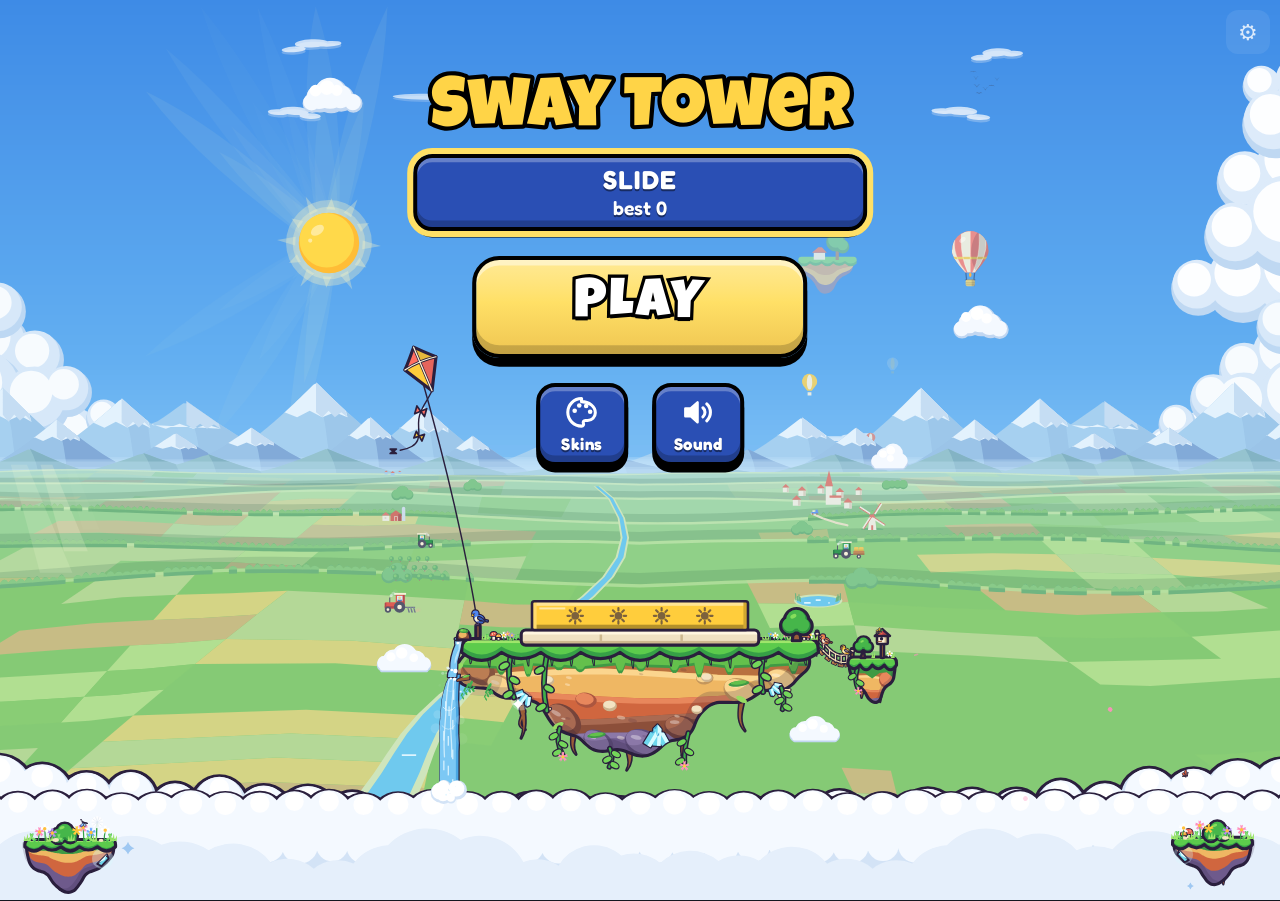
==== play/index.html @ 4cc6fbc1 "Play the demo: Slide, three worlds, at play/; the price is $1.99 Co-Authored-By: Claude Fable 5.1 <n" ====
<!doctype html>
<html lang="en">
  <head>
    <meta charset="UTF-8" />
    <meta name="viewport" content="width=device-width, initial-scale=1, maximum-scale=1, user-scalable=no, viewport-fit=cover" />
    <meta name="apple-mobile-web-app-capable" content="yes" />
    <meta name="theme-color" content="#14161f" />
    <title>Sway Tower</title>
    <style>html,body{overscroll-behavior:none;background:#14161f;height:100%;margin:0;overflow:hidden}canvas{touch-action:none;-webkit-user-select:none;user-select:none;-webkit-tap-highlight-color:transparent;width:100vw;height:100dvh;display:block}</style>
    <script type="module" crossorigin src="./assets/index-DTPjIyBN.js"></script>
    <link rel="stylesheet" crossorigin href="./assets/index-QTpvXx7v.css">
  </head>
  <body>
    <canvas id="game"></canvas>
  </body>
</html>
---- play/assets/index-QTpvXx7v.css ----
#achievements{--hl:#ffe066;--display:system-ui, sans-serif;--body:system-ui, sans-serif;touch-action:none;background:#04020a8c;place-items:end center;animation:.2s ease-out achievements-fade;display:grid;position:fixed;inset:0}#achievements[hidden]{display:none}@keyframes achievements-fade{0%{opacity:0}}@keyframes achievements-rise{0%{transform:translateY(24px)}}#achievements .sheet{overscroll-behavior:contain;box-sizing:border-box;width:min(460px,100vw);max-height:90dvh;padding:16px max(16px, env(safe-area-inset-left)) max(18px, env(safe-area-inset-bottom)) max(16px, env(safe-area-inset-right));border:1px solid color-mix(in srgb, var(--accent) 55%, transparent);box-shadow:0 0 24px color-mix(in srgb, var(--accent) 35%, transparent);color:#f3e9f5;font:15px/1.3 var(--body);touch-action:pan-y;background:#0a0416f7;border-bottom:0;border-radius:18px 18px 0 0;animation:.22s ease-out achievements-rise;overflow-y:auto}#achievements .head{justify-content:space-between;align-items:center;gap:12px;display:flex}#achievements h2{font:400 24px/1.1 var(--display);letter-spacing:.02em;color:color-mix(in srgb, var(--hl) 70%, white);text-shadow:0 0 10px color-mix(in srgb, var(--accent) 70%, transparent);margin:0}#achievements .close{width:44px;height:44px;color:inherit;cursor:pointer;touch-action:manipulation;background:#ffffff14;border:0;border-radius:10px;flex:none;font-size:18px}#achievements .close:focus-visible{outline:2px solid var(--accent);outline-offset:2px}#achievements .count{color:#f3e9f5b8;font-variant-numeric:tabular-nums;margin:2px 0 12px;font-size:13px}#achievements .link{border:1px solid color-mix(in srgb, var(--accent) 55%, transparent);min-height:44px;color:color-mix(in srgb, var(--hl) 70%, white);font:600 15px/1.3 var(--body);cursor:pointer;touch-action:manipulation;-webkit-tap-highlight-color:transparent;background:#ffffff0a;border-radius:12px;margin:0 0 12px;padding:0 14px}#achievements .link[hidden]{display:none}#achievements .link:focus-visible{outline:2px solid var(--accent);outline-offset:2px}#achievements .tabs{background:#ffffff14;border-radius:12px;gap:2px;margin:8px 0 12px;padding:3px;display:flex}#achievements .tab{color:#f3e9f5b8;min-width:0;min-height:40px;font:600 clamp(12px, 3.9vw, 14px) / 1.1 var(--body);cursor:pointer;touch-action:manipulation;-webkit-tap-highlight-color:transparent;background:0 0;border:0;border-radius:9px;flex:1 1 0;justify-content:center;align-items:center;gap:5px;padding:0 3px;display:inline-flex;position:relative}#achievements .tab[aria-checked=true]{background:color-mix(in srgb, var(--accent) 30%, #1a1030);box-shadow:0 0 0 1px var(--accent) inset;color:#fff}#achievements .tab:focus-visible{outline:2px solid var(--accent);outline-offset:2px}#achievements .tab .name{text-overflow:ellipsis;white-space:nowrap;overflow:hidden}#achievements .count-new{z-index:1;box-sizing:border-box;background:var(--hl);color:#000;min-width:18px;height:18px;font:700 11px/15px var(--body);text-align:center;font-variant-numeric:tabular-nums;border:1.5px solid #000;border-radius:9px;padding:0 4px;position:absolute;top:-7px;right:-3px}#achievements .count-new[hidden]{display:none}#achievements .progress{grid-template-columns:1fr;display:grid}#achievements .tile{background:#ffffff0a;border:1px solid #ffffff1f;border-radius:12px;grid-template-columns:1fr auto;grid-template-areas:"label value""bar bar""next next";align-items:end;gap:6px 12px;min-width:0;padding:10px 12px;display:grid}#achievements .tile .label{letter-spacing:.04em;text-transform:uppercase;color:#f3e9f5b8;grid-area:label;align-self:center;font-size:12px;font-weight:600}#achievements .tile .value{font-variant-numeric:tabular-nums;color:var(--hl);grid-area:value;font-size:28px;font-weight:700;line-height:1}#achievements .bar{background:#ffffff1f;border-radius:4px;grid-area:bar;height:8px;overflow:hidden}#achievements .bar i{border-radius:inherit;background:var(--hl);height:100%;display:block}#achievements .tile .next{color:#f3e9f5b8;grid-area:next;align-self:start;font-size:12px}#achievements .tile[data-done=true] .next{color:var(--hl)}#achievements h3{font:600 12px/1 var(--body);letter-spacing:.08em;text-transform:uppercase;color:#f3e9f5b8;justify-content:space-between;margin:18px 0 8px;display:flex}#achievements h3 .of{letter-spacing:.02em;font-variant-numeric:tabular-nums}#achievements .medals{grid-template-columns:repeat(5,1fr);gap:10px 6px;margin:0;padding:0;list-style:none;display:grid}#achievements .medals li{justify-items:center;gap:2px;min-width:0;display:grid;position:relative}#achievements .medal{width:min(54px,100%);height:auto;font-family:Fredoka,Trebuchet MS,system-ui,sans-serif;display:block}#achievements .tag{color:#f3e9f5b8;min-height:14px;font-size:11px;font-weight:600;line-height:14px}#achievements .tag[data-mode=hard],#achievements .tag[data-mode=grow]{color:var(--hl)}#achievements .badge{background:var(--hl);color:#000;text-transform:uppercase;border:1.5px solid #000;border-radius:8px;padding:1px 5px;font-size:10px;font-weight:700;line-height:13px;position:absolute;top:-2px;right:0}#achievements .new .medal{filter:drop-shadow(0 0 6px color-mix(in srgb, var(--hl) 70%, transparent))}#achievements .stamps{grid-template-columns:repeat(auto-fill,minmax(96px,1fr));gap:12px 6px;margin:0;padding:0;list-style:none;display:grid}#achievements .stamps li{text-align:center;align-content:start;justify-items:center;gap:2px;min-width:0;display:grid;position:relative}#achievements .stamps .medal{width:min(58px,100%)}#achievements .stamps .name{overflow-wrap:anywhere;font-size:12px;font-weight:600;line-height:1.2}#achievements .stamps .sub{color:#f3e9f5b8;font-variant-numeric:tabular-nums;font-size:11px;line-height:14px}#achievements .note{color:#f3e9f5b8;margin:-4px 0 8px;font-size:12px;line-height:1.3}#achievements .stamps .badge{right:4px}#achievements .rows{gap:8px;margin:0;padding:0;list-style:none;display:grid}#achievements .rows li{background:#ffffff08;border:1px solid #ffffff14;border-radius:12px;grid-template-columns:44px 1fr auto;align-items:center;gap:10px;min-width:0;padding:6px 10px 6px 6px;display:grid}#achievements .rows .art{display:block;position:relative}#achievements .rows .medal{width:44px}#achievements .rows .art .badge{top:-4px;right:-8px}#achievements .rows .words{gap:2px;min-width:0;display:grid}#achievements .rows .words strong{font-size:14px;font-weight:700;line-height:1.2}#achievements .rows .words small{color:#f3e9f5b8;font-size:12.5px;line-height:1.3}#achievements .rows .locked .words strong{color:#f3e9f5d9}#achievements .rows .tag{white-space:nowrap;font-variant-numeric:tabular-nums}#achievements .rows .note{color:#f3e9f5b8}#achievements .sr-only,.achievements-live{clip-path:inset(50%);white-space:nowrap;width:1px;height:1px;position:absolute;overflow:hidden}#title-achievements{position:relative}#title-achievements[data-new]:after{content:attr(data-new);top:calc(var(--u,390px) * -.018);right:calc(var(--u,390px) * -.018);box-sizing:border-box;background:var(--hl);color:#000;min-width:20px;height:20px;font:700 12px/16px var(--body);text-align:center;text-shadow:none;-webkit-text-stroke:0;border:2px solid #000;border-radius:10px;padding:0 5px;position:absolute}:root[data-motion=reduce] #achievements,:root[data-motion=reduce] #achievements .sheet{animation:none}:root{font-size:17px}@supports (-webkit-touch-callout:none){:root{font:-apple-system-body}}.announce-live{clip-path:inset(50%);white-space:nowrap;width:1px;height:1px;position:absolute;overflow:hidden}#options-toggle{top:max(10px, env(safe-area-inset-top));left:max(10px, env(safe-area-inset-left));z-index:1;border:1px solid color-mix(in srgb, var(--accent) 45%, transparent);width:44px;height:44px;color:color-mix(in srgb, var(--accent) 55%, white);box-shadow:0 0 12px color-mix(in srgb, var(--accent) 30%, transparent);cursor:pointer;touch-action:manipulation;-webkit-tap-highlight-color:transparent;background:#0a04168c;border-radius:12px;place-items:center;display:grid;position:fixed}#options-toggle[hidden]{display:none}#options-toggle:focus-visible,#options button:focus-visible{outline:2px solid var(--accent);outline-offset:2px}#options{--hl:#ffe066;--display:system-ui, sans-serif;--body:system-ui, sans-serif;--fs:clamp(13px, calc(15rem / 17), 19px);--dim:#f3e9f5b8;z-index:2;touch-action:none;background:#04020a8c;place-items:end center;animation:.2s ease-out options-fade;display:grid;position:fixed;inset:0}#options[hidden]{display:none}@keyframes options-fade{0%{opacity:0}}@keyframes options-rise{0%{transform:translateY(24px)}}#options .sheet{overscroll-behavior:contain;box-sizing:border-box;width:min(460px,100vw);max-height:88dvh;padding:16px max(16px, env(safe-area-inset-left)) max(18px, env(safe-area-inset-bottom)) max(16px, env(safe-area-inset-right));border:1px solid color-mix(in srgb, var(--accent) 55%, transparent);box-shadow:0 0 24px color-mix(in srgb, var(--accent) 35%, transparent);color:#f3e9f5;font-family:var(--body);font-size:var(--fs);touch-action:pan-y;background:#0a0416f7;border-bottom:0;border-radius:18px 18px 0 0;line-height:1.3;animation:.22s ease-out options-rise;overflow-y:auto}#options .head{justify-content:space-between;align-items:center;gap:12px;margin-bottom:4px;display:flex}#options h2{font:400 calc(var(--fs) * 1.6) / 1.1 var(--display);letter-spacing:.02em;color:color-mix(in srgb, var(--hl) 70%, white);text-shadow:0 0 10px color-mix(in srgb, var(--accent) 70%, transparent);margin:0}#options .close{width:44px;height:44px;color:inherit;cursor:pointer;touch-action:manipulation;background:#ffffff14;border:0;border-radius:10px;flex:none;font-size:18px}#options h3{font:600 calc(var(--fs) * .8) / 1 var(--body);letter-spacing:.08em;text-transform:uppercase;color:var(--dim);margin:14px 0 8px}#options button{font-family:inherit;font-size:inherit;-webkit-tap-highlight-color:transparent}#options .toggles{grid-template-columns:repeat(auto-fit,minmax(118px,1fr));gap:8px;display:grid}#options .toggle{min-height:48px;color:inherit;cursor:pointer;touch-action:manipulation;background:#ffffff0a;border:1px solid #ffffff1f;border-radius:12px;justify-content:space-between;align-items:center;gap:8px;padding:0 12px;display:flex}#options .toggle[hidden]{display:none}#options .toggle:after{content:"";background:#ffffff2e radial-gradient(circle at 10px,#f3e9f5 6px,#0000 7px);border-radius:10px;flex:none;width:34px;height:20px}#options .toggle[aria-checked=true]{border-color:var(--accent);background:color-mix(in srgb, var(--accent) 14%, transparent)}#options .toggle[aria-checked=true]:after{background:radial-gradient(circle at 24px 50%, #fff 6px, transparent 7px) var(--accent)}#options .motion{background:#ffffff0a;border:1px solid #ffffff1f;border-radius:12px;justify-content:space-between;align-items:center;gap:12px;min-height:48px;padding:0 12px;display:flex}#options .segments{background:#ffffff14;border-radius:10px;flex:none;padding:3px;display:flex}#options .segment{min-width:52px;min-height:36px;color:var(--dim);cursor:pointer;touch-action:manipulation;background:0 0;border:0;border-radius:8px;padding:0 10px;font-weight:600}#options .segment[aria-checked=true]{background:color-mix(in srgb, var(--accent) 30%, #1a1030);box-shadow:0 0 0 1px var(--accent) inset;color:#fff}#options .hint{color:var(--dim);font-size:calc(var(--fs) * .85);margin:6px 2px 0}#options .gc{background:#ffffff0a;border:1px solid #ffffff1f;border-radius:12px;justify-content:space-between;align-items:center;gap:12px;min-height:56px;padding:10px 12px;display:flex}#options .gc[hidden],#options h3[hidden]{display:none}#options .gc .link{flex:none}#options .gc .link:disabled{opacity:.5;cursor:default}#options .list,#options .modes{gap:8px;display:grid}#options .modes[hidden]{display:none}#options .choice.mode{align-items:flex-start}#options .choice{width:100%;min-height:56px;color:inherit;text-align:left;cursor:pointer;touch-action:manipulation;background:#ffffff0a;border:1px solid #ffffff1f;border-radius:12px;align-items:center;gap:12px;padding:10px 12px;display:flex}#options .choice[aria-checked=true]{border-color:var(--accent);background:color-mix(in srgb, var(--accent) 14%, transparent);box-shadow:0 0 14px color-mix(in srgb, var(--accent) 40%, transparent) inset}#options .text{gap:2px;min-width:0;display:grid}#options small{color:var(--dim);font-size:calc(var(--fs) * .85)}#options .swatch{flex:none;gap:3px;display:flex}#options .swatch i{background:color-mix(in srgb, var(--c) 25%, black);border:1.5px solid var(--c);width:7px;height:26px;box-shadow:0 0 6px var(--c);border-radius:3px}#options .foot{border-top:1px solid #ffffff1a;flex-wrap:wrap;justify-content:space-between;align-items:center;gap:8px 12px;margin-top:16px;padding-top:12px;display:flex}#options .version{color:var(--dim);font-size:calc(var(--fs) * .85);font-variant-numeric:tabular-nums}#options .links{flex-wrap:wrap;gap:8px;display:flex}#options .link{border:1px solid color-mix(in srgb, var(--accent) 55%, transparent);min-height:44px;color:color-mix(in srgb, var(--hl) 70%, white);cursor:pointer;touch-action:manipulation;background:#ffffff0a;border-radius:12px;padding:0 14px;font-weight:600}#options a.link{font-size:inherit;align-items:center;text-decoration:none;display:inline-flex}#options .link[hidden]{display:none}:root[data-motion=reduce] #options,:root[data-motion=reduce] #options .sheet{animation:none}#credits{--hl:#ffe066;--display:system-ui, sans-serif;--body:system-ui, sans-serif;--fs:clamp(13px, calc(15rem / 17), 19px);--dim:#f3e9f5b8;z-index:3;touch-action:none;background:#04020a8c;place-items:end center;animation:.2s ease-out credits-fade;display:grid;position:fixed;inset:0}#credits[hidden]{display:none}@keyframes credits-fade{0%{opacity:0}}@keyframes credits-rise{0%{transform:translateY(24px)}}#credits .sheet{overscroll-behavior:contain;box-sizing:border-box;width:min(460px,100vw);max-height:90dvh;padding:16px max(16px, env(safe-area-inset-left)) max(18px, env(safe-area-inset-bottom)) max(16px, env(safe-area-inset-right));border:1px solid color-mix(in srgb, var(--accent) 55%, transparent);box-shadow:0 0 24px color-mix(in srgb, var(--accent) 35%, transparent);color:#f3e9f5;font-family:var(--body);font-size:var(--fs);touch-action:pan-y;background:#0a0416f7;border-bottom:0;border-radius:18px 18px 0 0;line-height:1.35;animation:.22s ease-out credits-rise;overflow-y:auto}#credits .head{justify-content:space-between;align-items:center;gap:12px;display:flex}#credits h2{font:400 calc(var(--fs) * 1.6) / 1.1 var(--display);letter-spacing:.02em;color:color-mix(in srgb, var(--hl) 70%, white);text-shadow:0 0 10px color-mix(in srgb, var(--accent) 70%, transparent);margin:0}#credits .close{width:44px;height:44px;color:inherit;cursor:pointer;touch-action:manipulation;background:#ffffff14;border:0;border-radius:10px;flex:none;font-size:18px}#credits h3{font:600 calc(var(--fs) * .8) / 1 var(--body);letter-spacing:.08em;text-transform:uppercase;color:var(--dim);margin:18px 0 6px}#credits p{margin:0 0 8px}#credits ul{margin:0 0 8px;padding:0;list-style:none}#credits .libraries li{border-top:1px solid #ffffff1a;gap:1px;padding:7px 0;display:grid}#credits .libraries li:last-child{border-bottom:1px solid #ffffff1a}#credits small{color:var(--dim);font-size:calc(var(--fs) * .85)}#credits .fonts{grid-template-columns:1fr 1fr;gap:6px 10px;display:grid}#credits .fonts li{background:#ffffff0a;border:1px solid #ffffff1f;border-radius:10px;gap:1px;min-width:0;padding:7px 10px;display:grid}#credits .face{font-size:calc(var(--fs) * 1.15);overflow-wrap:anywhere;line-height:1.2}#credits .link{border:1px solid color-mix(in srgb, var(--accent) 55%, transparent);min-height:44px;color:color-mix(in srgb, var(--hl) 70%, white);font:600 var(--fs) / 1 var(--body);cursor:pointer;touch-action:manipulation;background:#ffffff0a;border-radius:12px;padding:0 14px;display:inline-block}#credits .link[aria-expanded=true]{border-color:var(--hl);background:color-mix(in srgb, var(--hl) 14%, transparent)}#credits .licenses{background:#00000059;border:1px solid #ffffff1f;border-radius:10px;margin-top:10px}#credits .licenses[hidden]{display:none}#credits .licenses pre{overscroll-behavior:contain;max-height:40dvh;color:var(--dim);font:calc(var(--fs) * .8) / 1.4 ui-monospace, Menlo, Consolas, monospace;white-space:pre-wrap;overflow-wrap:anywhere;-webkit-user-select:text;user-select:text;margin:0;padding:10px 12px;overflow:auto}#credits .close:focus-visible,#credits .link:focus-visible,#credits .licenses pre:focus-visible{outline:2px solid var(--accent);outline-offset:2px}:root[data-motion=reduce] #credits,:root[data-motion=reduce] #credits .sheet{animation:none}:root{--accent:#ff2fa8}#tuning-toggle{top:max(10px, env(safe-area-inset-top));right:max(10px, env(safe-area-inset-right));color:#fffc;cursor:pointer;touch-action:manipulation;-webkit-tap-highlight-color:transparent;background:#ffffff14;border:0;border-radius:12px;width:44px;height:44px;font-size:22px;line-height:44px;position:fixed}#tuning{top:calc(max(10px, env(safe-area-inset-top)) + 52px);right:max(10px, env(safe-area-inset-right));box-sizing:border-box;border:1px solid color-mix(in srgb, var(--accent) 60%, transparent);width:min(300px,100vw - 20px);max-height:calc(100dvh - 80px);box-shadow:0 0 18px color-mix(in srgb, var(--accent) 35%, transparent), 0 10px 30px #00000080;color:#f3e9f5;touch-action:pan-y;background:#0a0416f0;border-radius:14px;padding:14px 16px 16px;font:14px/1.3 system-ui,sans-serif;position:fixed;overflow-y:auto}#tuning[hidden]{display:none}#tuning h2{margin:0 0 4px;font-size:15px}#tuning .note{color:#e8eaf28c;margin:0 0 12px;font-size:12px}#tuning label{margin:12px 0 0;display:block}#tuning .row{justify-content:space-between;display:flex}#tuning .val{font-variant-numeric:tabular-nums;color:color-mix(in srgb, var(--accent) 70%, white)}#tuning input[type=range]{width:100%;accent-color:var(--accent);margin:6px 0 0}#tuning .check{align-items:center;gap:8px;margin:0 0 8px;font-weight:600;display:flex}#tuning .check input{width:20px;height:20px;accent-color:var(--accent)}#tuning .buttons{gap:8px;margin-top:16px;display:flex}#tuning button{min-height:40px;color:inherit;font:inherit;cursor:pointer;background:#ffffff1a;border:0;border-radius:10px;flex:1}#tuning button.primary{background:color-mix(in srgb, var(--accent) 75%, black)}#tuning .pick{justify-content:space-between;align-items:center;gap:12px;margin:0 0 12px;font-weight:600;display:flex}#tuning select{min-height:36px;color:inherit;font:inherit;background:#ffffff14;border:1px solid #fff3;border-radius:8px;flex:1;font-weight:500}#title,#over{--u:min(100vw, 60dvh);--top:calc(14dvh + var(--u) * .05);--menu-top:calc(42dvh + var(--u) * .47);--ui:#2f58c8;--title:#ffd447;--hl:#ffe066;--display:system-ui, sans-serif;--body:system-ui, sans-serif;--ink:#000;--line:max(2px, calc(var(--u) * .008));font-family:var(--body);-webkit-tap-highlight-color:transparent;-webkit-user-select:none;user-select:none}#title{left:var(--box-left,0px);top:var(--box-top,0px);width:var(--box-w,100vw);height:var(--box-h,100dvh);pointer-events:none;animation:.25s ease-out title-in;position:absolute}#title[hidden],#over[hidden],#over .small[hidden]{display:none}@keyframes title-in{0%{opacity:0}}#title .sr-only{clip-path:inset(50%);white-space:nowrap;width:1px;height:1px;position:absolute;overflow:hidden}#title .column{top:var(--top);width:min(calc(var(--u) * .84), calc(var(--box-w,100vw) - 32px));justify-items:center;gap:calc(var(--u) * .045);display:grid;position:absolute;left:50%;transform:translate(-50%)}#title button,#over button{font:inherit;pointer-events:auto;cursor:pointer;touch-action:manipulation;-webkit-tap-highlight-color:transparent;margin:0}#title button:focus-visible,#over button:focus-visible{outline:3px solid var(--hl);outline-offset:3px}#title .modes{grid-template-columns:repeat(var(--cards,3), minmax(0, 1fr));gap:calc(var(--u) * .03);width:100%;display:grid}#title .mode{place-content:center;gap:calc(var(--u) * .006);min-height:max(48px, calc(var(--u) * .14));padding:calc(var(--u) * .015) calc(var(--u) * .02);border-radius:calc(var(--u) * .035);color:#fff;text-align:center;line-height:1.1;display:grid;position:relative}#title .mode strong{font-size:max(15px, calc(var(--u) * .048));letter-spacing:.04em;text-transform:uppercase;font-weight:700}#title .mode .best{font-size:max(12px, calc(var(--u) * .036));font-variant-numeric:tabular-nums;font-weight:600}#title .play{width:min(calc(var(--u) * .62), 100%);min-height:max(60px, calc(var(--u) * .19));padding:0 calc(var(--u) * .04) calc(var(--u) * .008);border-radius:calc(var(--u) * .05);font:400 max(30px, calc(var(--u) * .1)) / 1 var(--display);letter-spacing:.06em;text-transform:uppercase}#title .row{justify-content:center;gap:calc(var(--u) * .045);display:flex}#title .small,#over .small{align-content:center;justify-items:center;gap:calc(var(--u) * .006);width:max(60px, calc(var(--u) * .17));min-height:max(56px, calc(var(--u) * .155));padding:calc(var(--u) * .012) 0;border-radius:calc(var(--u) * .035);color:#fff;display:grid}#title .small svg,#over .small svg{width:max(22px, calc(var(--u) * .068));height:max(22px, calc(var(--u) * .068))}#title .caption,#over .caption{font-size:max(11px, calc(var(--u) * .031));letter-spacing:.03em;font-weight:700}#title-sound[aria-checked=true] .off,#title-sound[aria-checked=false] .on{display:none}#title-sound[aria-checked=false]{opacity:.8}#over{top:calc(var(--box-top,0px) + var(--menu-top));left:calc(var(--box-left,0px) + var(--box-w,100vw) / 2);gap:calc(var(--u) * .045);pointer-events:none;animation:.25s ease-out title-in;display:flex;position:absolute;transform:translate(-50%)}#over button{border:0}#over button[aria-busy=true]{filter:brightness(.7)saturate(.6);cursor:progress}[data-style=cartoon] .mode,[data-style=cartoon] .small,[data-style=cartoon] .play{border:var(--line) solid var(--ink);box-shadow:inset 0 calc(var(--u) * .008) 0 #ffffff47, inset 0 calc(var(--u) * -.012) 0 #00000038, 0 calc(var(--u) * .012) 0 var(--ink);text-shadow:0 calc(var(--u) * .004) 0 #00000073;transition:transform 60ms,box-shadow 60ms}[data-style=cartoon] .mode,[data-style=cartoon] .small{background:color-mix(in srgb, var(--ui) 90%, black)}[data-style=cartoon] .mode[aria-checked=false]{background:color-mix(in srgb, var(--ui) 55%, #20202a);color:#ffffffbf}[data-style=cartoon] .mode[aria-checked=true]{outline:calc(var(--line) * 1.4) solid var(--hl);outline-offset:0}[data-style=cartoon] .mode[aria-checked=true]:focus-visible{outline:3px solid #fff}[data-style=cartoon] .play{background:linear-gradient(color-mix(in srgb, var(--hl) 70%, white), var(--hl) 45%, color-mix(in srgb, var(--hl) 80%, #b05a00));color:#fff;-webkit-text-stroke:calc(var(--u) * .012) var(--ink);paint-order:stroke fill;text-shadow:0 calc(var(--u) * .008) 0 var(--ink);box-shadow:inset 0 calc(var(--u) * .01) 0 #ffffff73, inset 0 calc(var(--u) * -.016) 0 #0000002e, 0 calc(var(--u) * .016) 0 var(--ink)}[data-style=cartoon] button:active{transform:translateY(calc(var(--u) * .008));box-shadow:inset 0 calc(var(--u) * .008) 0 #ffffff47, inset 0 calc(var(--u) * -.012) 0 #00000038, 0 calc(var(--u) * .004) 0 var(--ink)}[data-style=neon] .mode,[data-style=neon] .small,[data-style=neon] .play{border:1.5px solid color-mix(in srgb, var(--ui) 70%, transparent);color:#f3e9f5;box-shadow:0 0 calc(var(--u) * .03) color-mix(in srgb, var(--ui) 45%, transparent);text-shadow:0 0 calc(var(--u) * .02) var(--ui);background:#0a0416d1}[data-style=neon] .mode[aria-checked=false]{color:#f3e9f599;box-shadow:none;text-shadow:none;border-color:#ffffff29}[data-style=neon] .mode[aria-checked=true]{border-color:var(--hl);background:color-mix(in srgb, var(--ui) 22%, #0a0416d9);box-shadow:0 0 calc(var(--u) * .035) color-mix(in srgb, var(--hl) 50%, transparent), inset 0 0 calc(var(--u) * .03) color-mix(in srgb, var(--hl) 25%, transparent)}[data-style=neon] .mode .best{color:var(--hl)}[data-style=neon] .mode[aria-checked=false] .best{color:inherit}[data-style=neon] .play{border:2px solid var(--ui);color:var(--title);text-shadow:0 0 calc(var(--u) * .015) var(--ui), 0 0 calc(var(--u) * .04) var(--ui);box-shadow:0 0 calc(var(--u) * .045) color-mix(in srgb, var(--ui) 70%, transparent), inset 0 0 calc(var(--u) * .04) color-mix(in srgb, var(--ui) 45%, transparent)}[data-style=neon] button:active{background:color-mix(in srgb, var(--ui) 30%, #0a0416e6)}:root[data-motion=reduce] #title,:root[data-motion=reduce] #over{animation:none}:root[data-motion=reduce] [data-style=cartoon] button{transition:none}
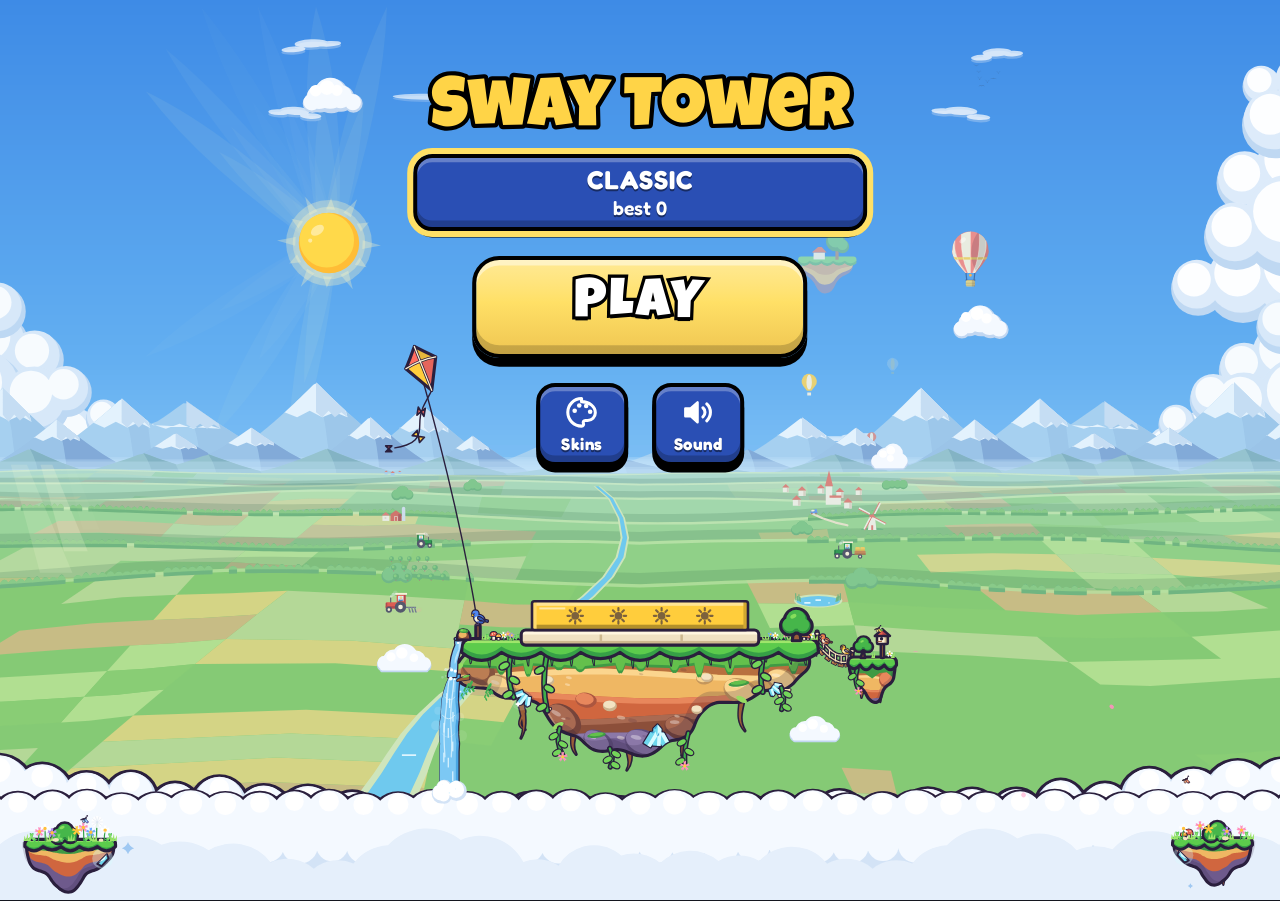
==== commit bd530849: "1.74: the demo on Classic, Retro and Arcade's build; the FAQ and privacy page updated Co-Authored-By" ====
--- a/play/index.html
+++ b/play/index.html
@@ -7,8 +7,8 @@
     <meta name="theme-color" content="#14161f" />
     <title>Sway Tower</title>
     <style>html,body{overscroll-behavior:none;background:#14161f;height:100%;margin:0;overflow:hidden}canvas{touch-action:none;-webkit-user-select:none;user-select:none;-webkit-tap-highlight-color:transparent;width:100vw;height:100dvh;display:block}</style>
-    <script type="module" crossorigin src="./assets/index-DTPjIyBN.js"></script>
-    <link rel="stylesheet" crossorigin href="./assets/index-QTpvXx7v.css">
+    <script type="module" crossorigin src="./assets/index-DYm29BYi.js"></script>
+    <link rel="stylesheet" crossorigin href="./assets/index-CoTHXgQI.css">
   </head>
   <body>
     <canvas id="game"></canvas>
--- a/play/assets/index-CoTHXgQI.css
+++ b/play/assets/index-CoTHXgQI.css
@@ -0,0 +1 @@
+#achievements{--hl:#ffe066;--display:system-ui, sans-serif;--body:system-ui, sans-serif;--fs:clamp(13px, calc(15rem / 17), 19px);touch-action:none;background:#04020a8c;place-items:end center;animation:.2s ease-out achievements-fade;display:grid;position:fixed;inset:0}#achievements[hidden]{display:none}@keyframes achievements-fade{0%{opacity:0}}@keyframes achievements-rise{0%{transform:translateY(24px)}}#achievements .sheet{overscroll-behavior:contain;box-sizing:border-box;width:min(460px,100vw);max-height:90dvh;padding:16px max(16px, env(safe-area-inset-left)) max(18px, env(safe-area-inset-bottom)) max(16px, env(safe-area-inset-right));border:1px solid color-mix(in srgb, var(--accent) 55%, transparent);box-shadow:0 0 24px color-mix(in srgb, var(--accent) 35%, transparent);color:#f3e9f5;font:var(--fs) / 1.3 var(--body);touch-action:pan-y;background:#0a0416f7;border-bottom:0;border-radius:18px 18px 0 0;animation:.22s ease-out achievements-rise;overflow-y:auto}#achievements .head{justify-content:space-between;align-items:center;gap:12px;display:flex}#achievements h2{font:400 calc(var(--fs) * 1.6) / 1.1 var(--display);letter-spacing:.02em;color:color-mix(in srgb, var(--hl) 70%, white);text-shadow:0 0 10px color-mix(in srgb, var(--accent) 70%, transparent);margin:0}#achievements .close{width:44px;height:44px;color:inherit;cursor:pointer;touch-action:manipulation;background:#ffffff14;border:0;border-radius:10px;flex:none;font-size:18px}#achievements .close:focus-visible{outline:2px solid var(--accent);outline-offset:2px}#achievements .count{color:#f3e9f5b8;font-size:calc(var(--fs) * .87);font-variant-numeric:tabular-nums;margin:2px 0 12px}#achievements .link{border:1px solid color-mix(in srgb, var(--accent) 55%, transparent);min-height:44px;color:color-mix(in srgb, var(--hl) 70%, white);font:600 var(--fs) / 1.3 var(--body);cursor:pointer;touch-action:manipulation;-webkit-tap-highlight-color:transparent;background:#ffffff0a;border-radius:12px;margin:0 0 12px;padding:0 14px}#achievements .link[hidden]{display:none}#achievements .link:focus-visible{outline:2px solid var(--accent);outline-offset:2px}#achievements .tabs{background:#ffffff14;border-radius:12px;gap:2px;margin:8px 0 12px;padding:3px;display:flex}#achievements .tab{color:#f3e9f5b8;min-width:0;min-height:44px;font:600 min(max(12px, 3.9vw), calc(var(--fs) * .93)) / 1.1 var(--body);cursor:pointer;touch-action:manipulation;-webkit-tap-highlight-color:transparent;background:0 0;border:0;border-radius:9px;flex:1 1 0;justify-content:center;align-items:center;gap:5px;padding:0 3px;display:inline-flex;position:relative}#achievements .tab[aria-checked=true]{background:color-mix(in srgb, var(--accent) 30%, #1a1030);box-shadow:0 0 0 1px var(--accent) inset;color:#fff}#achievements .tab:focus-visible{outline:2px solid var(--accent);outline-offset:2px}#achievements .tab .name{text-overflow:ellipsis;white-space:nowrap;overflow:hidden}#achievements .count-new{z-index:1;min-width:calc(var(--fs) * 1.2);height:calc(var(--fs) * 1.2);box-sizing:border-box;border-radius:calc(var(--fs) * .6);background:var(--hl);color:#000;font:700 calc(var(--fs) * .73) / calc(var(--fs) * 1.2 - 3px) var(--body);text-align:center;font-variant-numeric:tabular-nums;border:1.5px solid #000;padding:0 4px;position:absolute;top:-7px;right:-3px}#achievements .count-new[hidden]{display:none}#achievements .progress{grid-template-columns:1fr;display:grid}#achievements .tile{background:#ffffff0a;border:1px solid #ffffff1f;border-radius:12px;grid-template-columns:1fr auto;grid-template-areas:"label value""bar bar""next next";align-items:end;gap:6px 12px;min-width:0;padding:10px 12px;display:grid}#achievements .tile .label{font-size:calc(var(--fs) * .8);letter-spacing:.04em;text-transform:uppercase;color:#f3e9f5b8;grid-area:label;align-self:center;font-weight:600}#achievements .tile .value{font-size:calc(var(--fs) * 1.87);font-variant-numeric:tabular-nums;color:var(--hl);grid-area:value;font-weight:700;line-height:1}#achievements .bar{background:#ffffff1f;border-radius:4px;grid-area:bar;height:8px;overflow:hidden}#achievements .bar i{border-radius:inherit;background:var(--hl);height:100%;display:block}#achievements .tile .next{font-size:calc(var(--fs) * .8);color:#f3e9f5b8;grid-area:next;align-self:start}#achievements .tile[data-done=true] .next{color:var(--hl)}#achievements h3{font:600 calc(var(--fs) * .8) / 1 var(--body);letter-spacing:.08em;text-transform:uppercase;color:#f3e9f5b8;justify-content:space-between;margin:18px 0 8px;display:flex}#achievements h3 .of{letter-spacing:.02em;font-variant-numeric:tabular-nums}#achievements .medals{grid-template-columns:repeat(5,1fr);gap:10px 6px;margin:0;padding:0;list-style:none;display:grid}#achievements .medals li{justify-items:center;gap:2px;min-width:0;display:grid;position:relative}#achievements .medal{width:min(54px,100%);height:auto;font-family:Fredoka,Trebuchet MS,system-ui,sans-serif;display:block}#achievements .tag{min-height:calc(var(--fs) * .93);font-size:calc(var(--fs) * .73);font-weight:600;line-height:calc(var(--fs) * .93);color:#f3e9f5b8}#achievements .tag[data-mode=hard],#achievements .tag[data-mode=arcade]{color:var(--hl)}#achievements .badge{background:var(--hl);color:#000;font-size:calc(var(--fs) * .67);font-weight:700;line-height:calc(var(--fs) * .87);text-transform:uppercase;border:1.5px solid #000;border-radius:8px;padding:1px 5px;position:absolute;top:-2px;right:0}#achievements .new .medal{filter:drop-shadow(0 0 6px color-mix(in srgb, var(--hl) 70%, transparent))}#achievements .stamps{grid-template-columns:repeat(auto-fill,minmax(96px,1fr));gap:12px 6px;margin:0;padding:0;list-style:none;display:grid}#achievements .stamps li{text-align:center;align-content:start;justify-items:center;gap:2px;min-width:0;display:grid;position:relative}#achievements .stamps .medal{width:min(58px,100%)}#achievements .stamps .name{font-size:calc(var(--fs) * .8);overflow-wrap:anywhere;font-weight:600;line-height:1.2}#achievements .stamps .sub{font-size:calc(var(--fs) * .73);line-height:calc(var(--fs) * .93);color:#f3e9f5b8;font-variant-numeric:tabular-nums}#achievements .note{font-size:calc(var(--fs) * .8);color:#f3e9f5b8;margin:-4px 0 8px;line-height:1.3}#achievements .stamps .badge{right:4px}#achievements .rows{gap:8px;margin:0;padding:0;list-style:none;display:grid}#achievements .rows li{background:#ffffff08;border:1px solid #ffffff14;border-radius:12px;grid-template-columns:44px 1fr auto;align-items:center;gap:10px;min-width:0;padding:6px 10px 6px 6px;display:grid}#achievements .rows .art{display:block;position:relative}#achievements .rows .medal{width:44px}#achievements .rows .art .badge{top:-4px;right:-8px}#achievements .rows .words{gap:2px;min-width:0;display:grid}#achievements .rows .words strong{font-size:calc(var(--fs) * .93);font-weight:700;line-height:1.2}#achievements .rows .words small{font-size:calc(var(--fs) * .83);color:#f3e9f5b8;line-height:1.3}#achievements .rows .locked .words strong{color:#f3e9f5d9}#achievements .rows .tag{white-space:nowrap;font-variant-numeric:tabular-nums}#achievements .rows .note{color:#f3e9f5b8}#achievements .sr-only,.achievements-live{clip-path:inset(50%);white-space:nowrap;width:1px;height:1px;position:absolute;overflow:hidden}#title-achievements{position:relative}#title-achievements[data-new]:after{content:attr(data-new);top:calc(var(--u,390px) * -.018);right:calc(var(--u,390px) * -.018);box-sizing:border-box;background:var(--hl);color:#000;min-width:20px;height:20px;font:700 12px/16px var(--body);text-align:center;text-shadow:none;-webkit-text-stroke:0;border:2px solid #000;border-radius:10px;padding:0 5px;position:absolute}:root[data-motion=reduce] #achievements,:root[data-motion=reduce] #achievements .sheet{animation:none}:root{font-size:17px}@supports (-webkit-touch-callout:none){:root{font:-apple-system-body}}.announce-live{clip-path:inset(50%);white-space:nowrap;width:1px;height:1px;position:absolute;overflow:hidden}#options-toggle{top:max(10px, env(safe-area-inset-top));left:max(10px, env(safe-area-inset-left));z-index:1;border:1px solid color-mix(in srgb, var(--accent) 45%, transparent);width:44px;height:44px;color:color-mix(in srgb, var(--accent) 55%, white);box-shadow:0 0 12px color-mix(in srgb, var(--accent) 30%, transparent);cursor:pointer;touch-action:manipulation;-webkit-tap-highlight-color:transparent;background:#0a04168c;border-radius:12px;place-items:center;display:grid;position:fixed}#options-toggle[hidden]{display:none}#options-toggle:focus-visible,#options button:focus-visible{outline:2px solid var(--accent);outline-offset:2px}#options{--hl:#ffe066;--display:system-ui, sans-serif;--body:system-ui, sans-serif;--fs:clamp(13px, calc(15rem / 17), 19px);--dim:#f3e9f5b8;z-index:2;touch-action:none;background:#04020a8c;place-items:end center;animation:.2s ease-out options-fade;display:grid;position:fixed;inset:0}#options[hidden]{display:none}@keyframes options-fade{0%{opacity:0}}@keyframes options-rise{0%{transform:translateY(24px)}}#options .sheet{overscroll-behavior:contain;box-sizing:border-box;width:min(460px,100vw);max-height:88dvh;padding:16px max(16px, env(safe-area-inset-left)) max(18px, env(safe-area-inset-bottom)) max(16px, env(safe-area-inset-right));border:1px solid color-mix(in srgb, var(--accent) 55%, transparent);box-shadow:0 0 24px color-mix(in srgb, var(--accent) 35%, transparent);color:#f3e9f5;font-family:var(--body);font-size:var(--fs);touch-action:pan-y;background:#0a0416f7;border-bottom:0;border-radius:18px 18px 0 0;line-height:1.3;animation:.22s ease-out options-rise;overflow-y:auto}#options .head{justify-content:space-between;align-items:center;gap:12px;margin-bottom:4px;display:flex}#options h2{font:400 calc(var(--fs) * 1.6) / 1.1 var(--display);letter-spacing:.02em;color:color-mix(in srgb, var(--hl) 70%, white);text-shadow:0 0 10px color-mix(in srgb, var(--accent) 70%, transparent);margin:0}#options .close{width:44px;height:44px;color:inherit;cursor:pointer;touch-action:manipulation;background:#ffffff14;border:0;border-radius:10px;flex:none;font-size:18px}#options h3{font:600 calc(var(--fs) * .8) / 1 var(--body);letter-spacing:.08em;text-transform:uppercase;color:var(--dim);margin:14px 0 8px}#options button{font-family:inherit;font-size:inherit;-webkit-tap-highlight-color:transparent}#options .toggles{grid-template-columns:repeat(auto-fit,minmax(118px,1fr));gap:8px;display:grid}#options .toggle{min-height:48px;color:inherit;cursor:pointer;touch-action:manipulation;background:#ffffff0a;border:1px solid #ffffff1f;border-radius:12px;justify-content:space-between;align-items:center;gap:8px;padding:0 12px;display:flex}#options .toggle[hidden]{display:none}#options .toggle:after{content:"";background:#ffffff2e radial-gradient(circle at 10px,#f3e9f5 6px,#0000 7px);border-radius:10px;flex:none;width:34px;height:20px}#options .toggle[aria-checked=true]{border-color:var(--accent);background:color-mix(in srgb, var(--accent) 14%, transparent)}#options .toggle[aria-checked=true]:after{background:radial-gradient(circle at 24px 50%, #fff 6px, transparent 7px) var(--accent)}#options .motion{background:#ffffff0a;border:1px solid #ffffff1f;border-radius:12px;justify-content:space-between;align-items:center;gap:12px;min-height:48px;padding:0 12px;display:flex}#options .segments{background:#ffffff14;border-radius:10px;flex:none;padding:3px;display:flex}#options .segment{min-width:52px;min-height:44px;color:var(--dim);cursor:pointer;touch-action:manipulation;background:0 0;border:0;border-radius:8px;padding:0 10px;font-weight:600}#options .segment[aria-checked=true]{background:color-mix(in srgb, var(--accent) 30%, #1a1030);box-shadow:0 0 0 1px var(--accent) inset;color:#fff}#options .hint{color:var(--dim);font-size:calc(var(--fs) * .85);margin:6px 2px 0}#options .gc{background:#ffffff0a;border:1px solid #ffffff1f;border-radius:12px;justify-content:space-between;align-items:center;gap:12px;min-height:56px;padding:10px 12px;display:flex}#options .gc[hidden],#options h3[hidden]{display:none}#options .gc .link{flex:none}#options .gc .link:disabled{opacity:.5;cursor:default}#options .list,#options .modes{gap:8px;display:grid}#options .modes[hidden]{display:none}#options .choice.mode{align-items:flex-start}#options .choice{width:100%;min-height:56px;color:inherit;text-align:left;cursor:pointer;touch-action:manipulation;background:#ffffff0a;border:1px solid #ffffff1f;border-radius:12px;align-items:center;gap:12px;padding:10px 12px;display:flex}#options .choice[aria-checked=true]{border-color:var(--accent);background:color-mix(in srgb, var(--accent) 14%, transparent);box-shadow:0 0 14px color-mix(in srgb, var(--accent) 40%, transparent) inset}#options .text{gap:2px;min-width:0;display:grid}#options small{color:var(--dim);font-size:calc(var(--fs) * .85)}#options .swatch{flex:none;gap:3px;display:flex}#options .swatch i{background:color-mix(in srgb, var(--c) 25%, black);border:1.5px solid var(--c);width:7px;height:26px;box-shadow:0 0 6px var(--c);border-radius:3px}#options .foot{border-top:1px solid #ffffff1a;flex-wrap:wrap;justify-content:space-between;align-items:center;gap:8px 12px;margin-top:16px;padding-top:12px;display:flex}#options .version{color:var(--dim);font-size:calc(var(--fs) * .85);font-variant-numeric:tabular-nums}#options .links{flex-wrap:wrap;gap:8px;display:flex}#options .link{border:1px solid color-mix(in srgb, var(--accent) 55%, transparent);min-height:44px;color:color-mix(in srgb, var(--hl) 70%, white);cursor:pointer;touch-action:manipulation;background:#ffffff0a;border-radius:12px;padding:0 14px;font-weight:600}#options a.link{font-size:inherit;align-items:center;text-decoration:none;display:inline-flex}#options .link[hidden]{display:none}:root[data-motion=reduce] #options,:root[data-motion=reduce] #options .sheet{animation:none}#credits{--hl:#ffe066;--display:system-ui, sans-serif;--body:system-ui, sans-serif;--fs:clamp(13px, calc(15rem / 17), 19px);--dim:#f3e9f5b8;z-index:3;touch-action:none;background:#04020a8c;place-items:end center;animation:.2s ease-out credits-fade;display:grid;position:fixed;inset:0}#credits[hidden]{display:none}@keyframes credits-fade{0%{opacity:0}}@keyframes credits-rise{0%{transform:translateY(24px)}}#credits .sheet{overscroll-behavior:contain;box-sizing:border-box;width:min(460px,100vw);max-height:90dvh;padding:16px max(16px, env(safe-area-inset-left)) max(18px, env(safe-area-inset-bottom)) max(16px, env(safe-area-inset-right));border:1px solid color-mix(in srgb, var(--accent) 55%, transparent);box-shadow:0 0 24px color-mix(in srgb, var(--accent) 35%, transparent);color:#f3e9f5;font-family:var(--body);font-size:var(--fs);touch-action:pan-y;background:#0a0416f7;border-bottom:0;border-radius:18px 18px 0 0;line-height:1.35;animation:.22s ease-out credits-rise;overflow-y:auto}#credits .head{justify-content:space-between;align-items:center;gap:12px;display:flex}#credits h2{font:400 calc(var(--fs) * 1.6) / 1.1 var(--display);letter-spacing:.02em;color:color-mix(in srgb, var(--hl) 70%, white);text-shadow:0 0 10px color-mix(in srgb, var(--accent) 70%, transparent);margin:0}#credits .close{width:44px;height:44px;color:inherit;cursor:pointer;touch-action:manipulation;background:#ffffff14;border:0;border-radius:10px;flex:none;font-size:18px}#credits h3{font:600 calc(var(--fs) * .8) / 1 var(--body);letter-spacing:.08em;text-transform:uppercase;color:var(--dim);margin:18px 0 6px}#credits p{margin:0 0 8px}#credits ul{margin:0 0 8px;padding:0;list-style:none}#credits .libraries li{border-top:1px solid #ffffff1a;gap:1px;padding:7px 0;display:grid}#credits .libraries li:last-child{border-bottom:1px solid #ffffff1a}#credits small{color:var(--dim);font-size:calc(var(--fs) * .85)}#credits .fonts{grid-template-columns:1fr 1fr;gap:6px 10px;display:grid}#credits .fonts li{background:#ffffff0a;border:1px solid #ffffff1f;border-radius:10px;gap:1px;min-width:0;padding:7px 10px;display:grid}#credits .face{font-size:calc(var(--fs) * 1.15);overflow-wrap:anywhere;line-height:1.2}#credits .link{border:1px solid color-mix(in srgb, var(--accent) 55%, transparent);min-height:44px;color:color-mix(in srgb, var(--hl) 70%, white);font:600 var(--fs) / 1 var(--body);cursor:pointer;touch-action:manipulation;background:#ffffff0a;border-radius:12px;padding:0 14px;display:inline-block}#credits .link[aria-expanded=true]{border-color:var(--hl);background:color-mix(in srgb, var(--hl) 14%, transparent)}#credits .licenses{background:#00000059;border:1px solid #ffffff1f;border-radius:10px;margin-top:10px}#credits .licenses[hidden]{display:none}#credits .licenses pre{overscroll-behavior:contain;max-height:40dvh;color:var(--dim);font:calc(var(--fs) * .8) / 1.4 ui-monospace, Menlo, Consolas, monospace;white-space:pre-wrap;overflow-wrap:anywhere;-webkit-user-select:text;user-select:text;margin:0;padding:10px 12px;overflow:auto}#credits .close:focus-visible,#credits .link:focus-visible,#credits .licenses pre:focus-visible{outline:2px solid var(--accent);outline-offset:2px}:root[data-motion=reduce] #credits,:root[data-motion=reduce] #credits .sheet{animation:none}:root{--accent:#ff2fa8}#tuning-toggle{top:max(10px, env(safe-area-inset-top));right:max(10px, env(safe-area-inset-right));color:#fffc;cursor:pointer;touch-action:manipulation;-webkit-tap-highlight-color:transparent;background:#ffffff14;border:0;border-radius:12px;width:44px;height:44px;font-size:22px;line-height:44px;position:fixed}#tuning{top:calc(max(10px, env(safe-area-inset-top)) + 52px);right:max(10px, env(safe-area-inset-right));box-sizing:border-box;border:1px solid color-mix(in srgb, var(--accent) 60%, transparent);width:min(300px,100vw - 20px);max-height:calc(100dvh - 80px);box-shadow:0 0 18px color-mix(in srgb, var(--accent) 35%, transparent), 0 10px 30px #00000080;color:#f3e9f5;touch-action:pan-y;background:#0a0416f0;border-radius:14px;padding:14px 16px 16px;font:14px/1.3 system-ui,sans-serif;position:fixed;overflow-y:auto}#tuning[hidden]{display:none}#tuning h2{margin:0 0 4px;font-size:15px}#tuning .note{color:#e8eaf28c;margin:0 0 12px;font-size:12px}#tuning label{margin:12px 0 0;display:block}#tuning .row{justify-content:space-between;display:flex}#tuning .val{font-variant-numeric:tabular-nums;color:color-mix(in srgb, var(--accent) 70%, white)}#tuning input[type=range]{width:100%;accent-color:var(--accent);margin:6px 0 0}#tuning .check{align-items:center;gap:8px;margin:0 0 8px;font-weight:600;display:flex}#tuning .check input{width:20px;height:20px;accent-color:var(--accent)}#tuning .buttons{gap:8px;margin-top:16px;display:flex}#tuning button{min-height:40px;color:inherit;font:inherit;cursor:pointer;background:#ffffff1a;border:0;border-radius:10px;flex:1}#tuning button.primary{background:color-mix(in srgb, var(--accent) 75%, black)}#tuning .pick{justify-content:space-between;align-items:center;gap:12px;margin:0 0 12px;font-weight:600;display:flex}#tuning select{min-height:36px;color:inherit;font:inherit;background:#ffffff14;border:1px solid #fff3;border-radius:8px;flex:1;font-weight:500}#title,#over{--u:min(100vw, 60dvh);--top:calc(14dvh + var(--u) * .05);--menu-top:calc(42dvh + var(--u) * .47);--ui:#2f58c8;--title:#ffd447;--hl:#ffe066;--display:system-ui, sans-serif;--body:system-ui, sans-serif;--ink:#000;--line:max(2px, calc(var(--u) * .008));font-family:var(--body);-webkit-tap-highlight-color:transparent;-webkit-user-select:none;user-select:none}#title{left:var(--box-left,0px);top:var(--box-top,0px);width:var(--box-w,100vw);height:var(--box-h,100dvh);pointer-events:none;animation:.25s ease-out title-in;position:absolute}#title[hidden],#over[hidden],#over .small[hidden]{display:none}@keyframes title-in{0%{opacity:0}}#title .sr-only{clip-path:inset(50%);white-space:nowrap;width:1px;height:1px;position:absolute;overflow:hidden}#title .column{top:var(--top);width:min(calc(var(--u) * .84), calc(var(--box-w,100vw) - 32px));justify-items:center;gap:calc(var(--u) * .045);display:grid;position:absolute;left:50%;transform:translate(-50%)}#title button,#over button{font:inherit;pointer-events:auto;cursor:pointer;touch-action:manipulation;-webkit-tap-highlight-color:transparent;margin:0}#title button:focus-visible,#over button:focus-visible{outline:3px solid var(--hl);outline-offset:3px}#title .modes{grid-template-columns:repeat(var(--cards,3), minmax(0, 1fr));gap:calc(var(--u) * .03);width:100%;display:grid}#title .mode{place-content:center;gap:calc(var(--u) * .006);min-height:max(48px, calc(var(--u) * .14));padding:calc(var(--u) * .015) calc(var(--u) * .02);border-radius:calc(var(--u) * .035);color:#fff;text-align:center;line-height:1.1;display:grid;position:relative}#title .mode strong{font-size:max(15px, calc(var(--u) * .048));letter-spacing:.04em;text-transform:uppercase;font-weight:700}#title .mode .best{font-size:max(12px, calc(var(--u) * .036));font-variant-numeric:tabular-nums;font-weight:600}#title .play{width:min(calc(var(--u) * .62), 100%);min-height:max(60px, calc(var(--u) * .19));padding:0 calc(var(--u) * .04) calc(var(--u) * .008);border-radius:calc(var(--u) * .05);font:400 max(30px, calc(var(--u) * .1)) / 1 var(--display);letter-spacing:.06em;text-transform:uppercase}#title .row{justify-content:center;gap:calc(var(--u) * .045);display:flex}#title .small,#over .small{align-content:center;justify-items:center;gap:calc(var(--u) * .006);width:max(60px, calc(var(--u) * .17));min-height:max(56px, calc(var(--u) * .155));padding:calc(var(--u) * .012) 0;border-radius:calc(var(--u) * .035);color:#fff;display:grid}#title .small svg,#over .small svg{width:max(22px, calc(var(--u) * .068));height:max(22px, calc(var(--u) * .068))}#title .caption,#over .caption{font-size:max(11px, calc(var(--u) * .031));letter-spacing:.03em;font-weight:700}#title-sound[aria-checked=true] .off,#title-sound[aria-checked=false] .on{display:none}#title-sound[aria-checked=false]{opacity:.8}#over{top:calc(var(--box-top,0px) + var(--menu-top));left:calc(var(--box-left,0px) + var(--box-w,100vw) / 2);gap:calc(var(--u) * .045);pointer-events:none;animation:.25s ease-out title-in;display:flex;position:absolute;transform:translate(-50%)}#over button{border:0}#over button[aria-busy=true]{filter:brightness(.7)saturate(.6);cursor:progress}[data-style=cartoon] .mode,[data-style=cartoon] .small,[data-style=cartoon] .play{border:var(--line) solid var(--ink);box-shadow:inset 0 calc(var(--u) * .008) 0 #ffffff47, inset 0 calc(var(--u) * -.012) 0 #00000038, 0 calc(var(--u) * .012) 0 var(--ink);text-shadow:0 calc(var(--u) * .004) 0 #00000073;transition:transform 60ms,box-shadow 60ms}[data-style=cartoon] .mode,[data-style=cartoon] .small{background:color-mix(in srgb, var(--ui) 90%, black)}[data-style=cartoon] .mode[aria-checked=false]{background:color-mix(in srgb, var(--ui) 55%, #20202a);color:#ffffffbf}[data-style=cartoon] .mode[aria-checked=true]{outline:calc(var(--line) * 1.4) solid var(--hl);outline-offset:0}[data-style=cartoon] .mode[aria-checked=true]:focus-visible{outline:3px solid #fff}[data-style=cartoon] .play{background:linear-gradient(color-mix(in srgb, var(--hl) 70%, white), var(--hl) 45%, color-mix(in srgb, var(--hl) 80%, #b05a00));color:#fff;-webkit-text-stroke:calc(var(--u) * .012) var(--ink);paint-order:stroke fill;text-shadow:0 calc(var(--u) * .008) 0 var(--ink);box-shadow:inset 0 calc(var(--u) * .01) 0 #ffffff73, inset 0 calc(var(--u) * -.016) 0 #0000002e, 0 calc(var(--u) * .016) 0 var(--ink)}[data-style=cartoon] button:active{transform:translateY(calc(var(--u) * .008));box-shadow:inset 0 calc(var(--u) * .008) 0 #ffffff47, inset 0 calc(var(--u) * -.012) 0 #00000038, 0 calc(var(--u) * .004) 0 var(--ink)}[data-style=neon] .mode,[data-style=neon] .small,[data-style=neon] .play{border:1.5px solid color-mix(in srgb, var(--ui) 70%, transparent);color:#f3e9f5;box-shadow:0 0 calc(var(--u) * .03) color-mix(in srgb, var(--ui) 45%, transparent);text-shadow:0 0 calc(var(--u) * .02) var(--ui);background:#0a0416d1}[data-style=neon] .mode[aria-checked=false]{color:#f3e9f599;box-shadow:none;text-shadow:none;border-color:#ffffff29}[data-style=neon] .mode[aria-checked=true]{border-color:var(--hl);background:color-mix(in srgb, var(--ui) 22%, #0a0416d9);box-shadow:0 0 calc(var(--u) * .035) color-mix(in srgb, var(--hl) 50%, transparent), inset 0 0 calc(var(--u) * .03) color-mix(in srgb, var(--hl) 25%, transparent)}[data-style=neon] .mode strong{font-size:max(12px, calc(var(--u) * .038));letter-spacing:.02em}[data-style=neon] .mode .best{color:var(--hl)}[data-style=neon] .mode[aria-checked=false] .best{color:inherit}[data-style=neon] .play{border:2px solid var(--ui);color:var(--title);text-shadow:0 0 calc(var(--u) * .015) var(--ui), 0 0 calc(var(--u) * .04) var(--ui);box-shadow:0 0 calc(var(--u) * .045) color-mix(in srgb, var(--ui) 70%, transparent), inset 0 0 calc(var(--u) * .04) color-mix(in srgb, var(--ui) 45%, transparent)}[data-style=neon] button:active{background:color-mix(in srgb, var(--ui) 30%, #0a0416e6)}:root[data-motion=reduce] #title,:root[data-motion=reduce] #over{animation:none}:root[data-motion=reduce] [data-style=cartoon] button{transition:none}
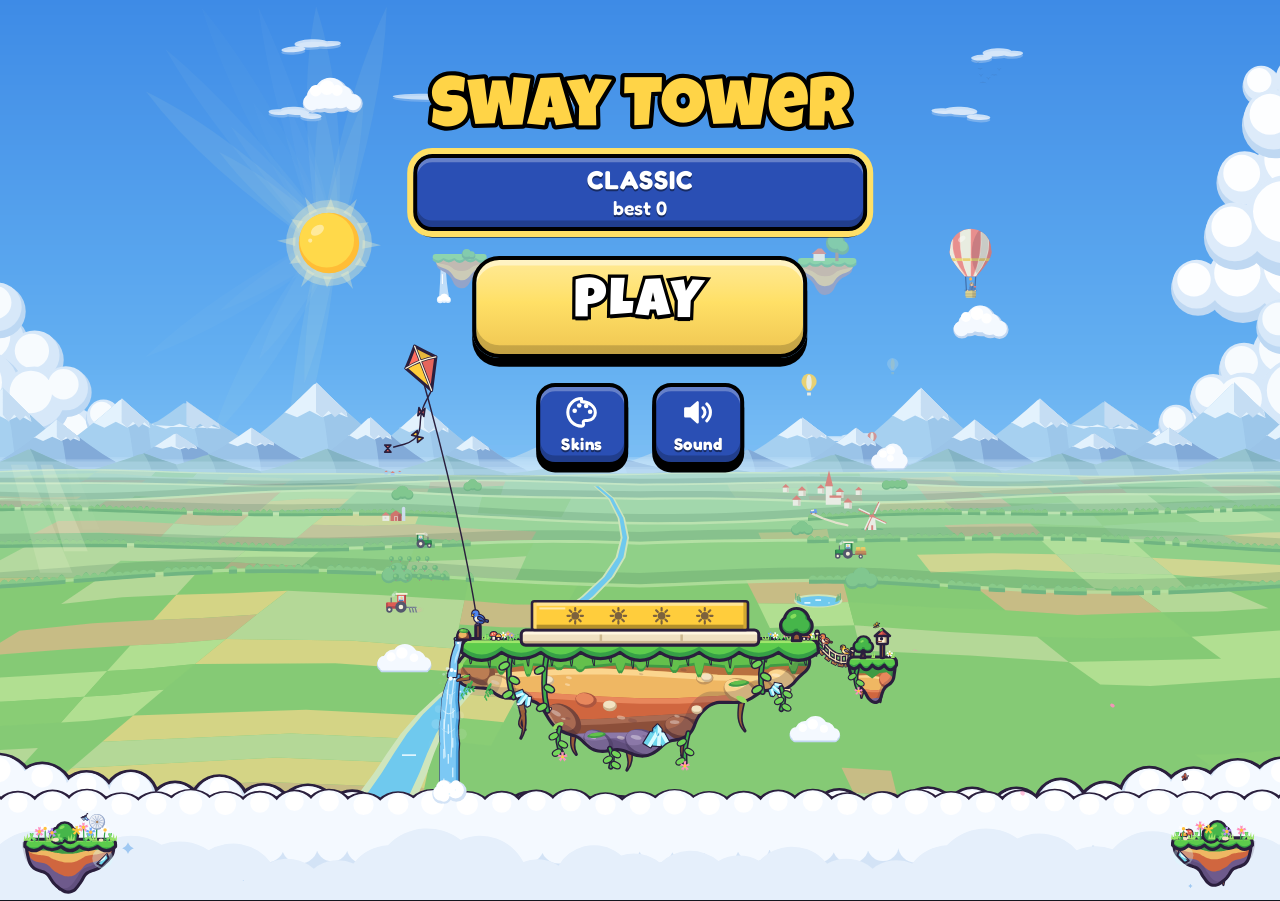
==== commit f5195daa: "1.81: the final trailer and screenshots on every world's final art, the reworked songs, the demo on " ====
--- a/play/index.html
+++ b/play/index.html
@@ -7,8 +7,8 @@
     <meta name="theme-color" content="#14161f" />
     <title>Sway Tower</title>
     <style>html,body{overscroll-behavior:none;background:#14161f;height:100%;margin:0;overflow:hidden}canvas{touch-action:none;-webkit-user-select:none;user-select:none;-webkit-tap-highlight-color:transparent;width:100vw;height:100dvh;display:block}</style>
-    <script type="module" crossorigin src="./assets/index-DYm29BYi.js"></script>
-    <link rel="stylesheet" crossorigin href="./assets/index-CoTHXgQI.css">
+    <script type="module" crossorigin src="./assets/index-CgIiEG2m.js"></script>
+    <link rel="stylesheet" crossorigin href="./assets/index-CwcEyF9w.css">
   </head>
   <body>
     <canvas id="game"></canvas>
--- a/play/assets/index-CwcEyF9w.css
+++ b/play/assets/index-CwcEyF9w.css
@@ -0,0 +1 @@
+#achievements{--hl:#ffe066;--display:system-ui, sans-serif;--body:system-ui, sans-serif;--fs:clamp(13px, calc(15rem / 17), 19px);touch-action:none;background:#04020a8c;place-items:end center;animation:.2s ease-out achievements-fade;display:grid;position:fixed;inset:0}#achievements[hidden]{display:none}@keyframes achievements-fade{0%{opacity:0}}@keyframes achievements-rise{0%{transform:translateY(24px)}}#achievements .sheet{overscroll-behavior:contain;box-sizing:border-box;width:min(460px,100vw);max-height:90dvh;padding:16px max(16px, env(safe-area-inset-left)) max(18px, env(safe-area-inset-bottom)) max(16px, env(safe-area-inset-right));border:1px solid color-mix(in srgb, var(--accent) 55%, transparent);box-shadow:0 0 24px color-mix(in srgb, var(--accent) 35%, transparent);color:#f3e9f5;font:var(--fs) / 1.3 var(--body);touch-action:pan-y;background:#0a0416f7;border-bottom:0;border-radius:18px 18px 0 0;animation:.22s ease-out achievements-rise;overflow-y:auto}#achievements .head{justify-content:space-between;align-items:center;gap:12px;display:flex}#achievements h2{font:400 calc(var(--fs) * 1.6) / 1.1 var(--display);letter-spacing:.02em;color:color-mix(in srgb, var(--hl) 70%, white);text-shadow:0 0 10px color-mix(in srgb, var(--accent) 70%, transparent);margin:0}#achievements .close{width:44px;height:44px;color:inherit;cursor:pointer;touch-action:manipulation;background:#ffffff14;border:0;border-radius:10px;flex:none;font-size:18px}#achievements .close:focus-visible{outline:2px solid var(--accent);outline-offset:2px}#achievements .count{color:#f3e9f5b8;font-size:calc(var(--fs) * .87);font-variant-numeric:tabular-nums;margin:2px 0 12px}#achievements .link{border:1px solid color-mix(in srgb, var(--accent) 55%, transparent);min-height:44px;color:color-mix(in srgb, var(--hl) 70%, white);font:600 var(--fs) / 1.3 var(--body);cursor:pointer;touch-action:manipulation;-webkit-tap-highlight-color:transparent;background:#ffffff0a;border-radius:12px;margin:0 0 12px;padding:0 14px}#achievements .link[hidden]{display:none}#achievements .link:focus-visible{outline:2px solid var(--accent);outline-offset:2px}#achievements .tabs{background:#ffffff14;border-radius:12px;gap:2px;margin:8px 0 12px;padding:3px;display:flex}#achievements .tab{color:#f3e9f5b8;min-width:0;min-height:44px;font:600 min(max(12px, 3.9vw), calc(var(--fs) * .93)) / 1.1 var(--body);cursor:pointer;touch-action:manipulation;-webkit-tap-highlight-color:transparent;background:0 0;border:0;border-radius:9px;flex:1 1 0;justify-content:center;align-items:center;gap:5px;padding:0 3px;display:inline-flex;position:relative}#achievements .tab[aria-checked=true]{background:color-mix(in srgb, var(--accent) 30%, #1a1030);box-shadow:0 0 0 1px var(--accent) inset;color:#fff}#achievements .tab:focus-visible{outline:2px solid var(--accent);outline-offset:2px}#achievements .tab .name{text-overflow:ellipsis;white-space:nowrap;overflow:hidden}#achievements .count-new{z-index:1;min-width:calc(var(--fs) * 1.2);height:calc(var(--fs) * 1.2);box-sizing:border-box;border-radius:calc(var(--fs) * .6);background:var(--hl);color:#000;font:700 calc(var(--fs) * .73) / calc(var(--fs) * 1.2 - 3px) var(--body);text-align:center;font-variant-numeric:tabular-nums;border:1.5px solid #000;padding:0 4px;position:absolute;top:-7px;right:-3px}#achievements .count-new[hidden]{display:none}#achievements .progress{grid-template-columns:1fr;display:grid}#achievements .tile{background:#ffffff0a;border:1px solid #ffffff1f;border-radius:12px;grid-template-columns:1fr auto;grid-template-areas:"label value""bar bar""next next";align-items:end;gap:6px 12px;min-width:0;padding:10px 12px;display:grid}#achievements .tile .label{font-size:calc(var(--fs) * .8);letter-spacing:.04em;text-transform:uppercase;color:#f3e9f5b8;grid-area:label;align-self:center;font-weight:600}#achievements .tile .value{font-size:calc(var(--fs) * 1.87);font-variant-numeric:tabular-nums;color:var(--hl);grid-area:value;font-weight:700;line-height:1}#achievements .bar{background:#ffffff1f;border-radius:4px;grid-area:bar;height:8px;overflow:hidden}#achievements .bar i{border-radius:inherit;background:var(--hl);height:100%;display:block}#achievements .tile .next{font-size:calc(var(--fs) * .8);color:#f3e9f5b8;grid-area:next;align-self:start}#achievements .tile[data-done=true] .next{color:var(--hl)}#achievements h3{font:600 calc(var(--fs) * .8) / 1 var(--body);letter-spacing:.08em;text-transform:uppercase;color:#f3e9f5b8;justify-content:space-between;margin:18px 0 8px;display:flex}#achievements h3 .of{letter-spacing:.02em;font-variant-numeric:tabular-nums}#achievements .medals{grid-template-columns:repeat(5,1fr);gap:10px 6px;margin:0;padding:0;list-style:none;display:grid}#achievements .medals li{justify-items:center;gap:2px;min-width:0;display:grid;position:relative}#achievements .medal{width:min(54px,100%);height:auto;font-family:Fredoka,Trebuchet MS,system-ui,sans-serif;display:block}#achievements .tag{min-height:calc(var(--fs) * .93);font-size:calc(var(--fs) * .73);font-weight:600;line-height:calc(var(--fs) * .93);color:#f3e9f5b8}#achievements .tag[data-mode=hard]{color:var(--hl)}#achievements .badge{background:var(--hl);color:#000;font-size:calc(var(--fs) * .67);font-weight:700;line-height:calc(var(--fs) * .87);text-transform:uppercase;border:1.5px solid #000;border-radius:8px;padding:1px 5px;position:absolute;top:-2px;right:0}#achievements .new .medal{filter:drop-shadow(0 0 6px color-mix(in srgb, var(--hl) 70%, transparent))}#achievements .stamps{grid-template-columns:repeat(auto-fill,minmax(96px,1fr));gap:12px 6px;margin:0;padding:0;list-style:none;display:grid}#achievements .stamps li{text-align:center;align-content:start;justify-items:center;gap:2px;min-width:0;display:grid;position:relative}#achievements .stamps .medal{width:min(58px,100%)}#achievements .stamps .name{font-size:calc(var(--fs) * .8);overflow-wrap:anywhere;font-weight:600;line-height:1.2}#achievements .stamps .sub{font-size:calc(var(--fs) * .73);line-height:calc(var(--fs) * .93);color:#f3e9f5b8;font-variant-numeric:tabular-nums}#achievements .note{font-size:calc(var(--fs) * .8);color:#f3e9f5b8;margin:-4px 0 8px;line-height:1.3}#achievements .stamps .badge{right:4px}#achievements .rows{gap:8px;margin:0;padding:0;list-style:none;display:grid}#achievements .rows li{background:#ffffff08;border:1px solid #ffffff14;border-radius:12px;grid-template-columns:44px 1fr auto;align-items:center;gap:10px;min-width:0;padding:6px 10px 6px 6px;display:grid}#achievements .rows .art{display:block;position:relative}#achievements .rows .medal{width:44px}#achievements .rows .art .badge{top:-4px;right:-8px}#achievements .rows .words{gap:2px;min-width:0;display:grid}#achievements .rows .words strong{font-size:calc(var(--fs) * .93);font-weight:700;line-height:1.2}#achievements .rows .words small{font-size:calc(var(--fs) * .83);color:#f3e9f5b8;line-height:1.3}#achievements .rows .locked .words strong{color:#f3e9f5d9}#achievements .rows .tag{white-space:nowrap;font-variant-numeric:tabular-nums}#achievements .rows .note{color:#f3e9f5b8}#achievements .sr-only,.achievements-live{clip-path:inset(50%);white-space:nowrap;width:1px;height:1px;position:absolute;overflow:hidden}#title-achievements{position:relative}#title-achievements[data-new]:after{content:attr(data-new);top:calc(var(--u,390px) * -.018);right:calc(var(--u,390px) * -.018);box-sizing:border-box;background:var(--hl);color:#000;min-width:20px;height:20px;font:700 12px/16px var(--body);text-align:center;text-shadow:none;-webkit-text-stroke:0;border:2px solid #000;border-radius:10px;padding:0 5px;position:absolute}:root[data-motion=reduce] #achievements,:root[data-motion=reduce] #achievements .sheet{animation:none}:root{font-size:17px}@supports (-webkit-touch-callout:none){:root{font:-apple-system-body}}.announce-live{clip-path:inset(50%);white-space:nowrap;width:1px;height:1px;position:absolute;overflow:hidden}#options-toggle{top:max(10px, env(safe-area-inset-top));left:max(10px, env(safe-area-inset-left));z-index:1;border:1px solid color-mix(in srgb, var(--accent) 45%, transparent);width:44px;height:44px;color:color-mix(in srgb, var(--accent) 55%, white);box-shadow:0 0 12px color-mix(in srgb, var(--accent) 30%, transparent);cursor:pointer;touch-action:manipulation;-webkit-tap-highlight-color:transparent;background:#0a04168c;border-radius:12px;place-items:center;display:grid;position:fixed}#options-toggle[hidden]{display:none}#options-toggle:focus-visible,#options button:focus-visible{outline:2px solid var(--accent);outline-offset:2px}#options{--hl:#ffe066;--display:system-ui, sans-serif;--body:system-ui, sans-serif;--fs:clamp(13px, calc(15rem / 17), 19px);--dim:#f3e9f5b8;z-index:2;touch-action:none;background:#04020a8c;place-items:end center;animation:.2s ease-out options-fade;display:grid;position:fixed;inset:0}#options[hidden]{display:none}@keyframes options-fade{0%{opacity:0}}@keyframes options-rise{0%{transform:translateY(24px)}}#options .sheet{overscroll-behavior:contain;box-sizing:border-box;width:min(460px,100vw);max-height:88dvh;padding:16px max(16px, env(safe-area-inset-left)) max(18px, env(safe-area-inset-bottom)) max(16px, env(safe-area-inset-right));border:1px solid color-mix(in srgb, var(--accent) 55%, transparent);box-shadow:0 0 24px color-mix(in srgb, var(--accent) 35%, transparent);color:#f3e9f5;font-family:var(--body);font-size:var(--fs);touch-action:pan-y;background:#0a0416f7;border-bottom:0;border-radius:18px 18px 0 0;line-height:1.3;animation:.22s ease-out options-rise;overflow-y:auto}#options .head{justify-content:space-between;align-items:center;gap:12px;margin-bottom:4px;display:flex}#options h2{font:400 calc(var(--fs) * 1.6) / 1.1 var(--display);letter-spacing:.02em;color:color-mix(in srgb, var(--hl) 70%, white);text-shadow:0 0 10px color-mix(in srgb, var(--accent) 70%, transparent);margin:0}#options .close{width:44px;height:44px;color:inherit;cursor:pointer;touch-action:manipulation;background:#ffffff14;border:0;border-radius:10px;flex:none;font-size:18px}#options h3{font:600 calc(var(--fs) * .8) / 1 var(--body);letter-spacing:.08em;text-transform:uppercase;color:var(--dim);margin:14px 0 8px}#options button{font-family:inherit;font-size:inherit;-webkit-tap-highlight-color:transparent}#options .toggles{grid-template-columns:repeat(auto-fit,minmax(118px,1fr));gap:8px;display:grid}#options .toggle{min-height:48px;color:inherit;cursor:pointer;touch-action:manipulation;background:#ffffff0a;border:1px solid #ffffff1f;border-radius:12px;justify-content:space-between;align-items:center;gap:8px;padding:0 12px;display:flex}#options .toggle[hidden]{display:none}#options .toggle:after{content:"";background:#ffffff2e radial-gradient(circle at 10px,#f3e9f5 6px,#0000 7px);border-radius:10px;flex:none;width:34px;height:20px}#options .toggle[aria-checked=true]{border-color:var(--accent);background:color-mix(in srgb, var(--accent) 14%, transparent)}#options .toggle[aria-checked=true]:after{background:radial-gradient(circle at 24px 50%, #fff 6px, transparent 7px) var(--accent)}#options .motion{background:#ffffff0a;border:1px solid #ffffff1f;border-radius:12px;justify-content:space-between;align-items:center;gap:12px;min-height:48px;padding:0 12px;display:flex}#options .segments{background:#ffffff14;border-radius:10px;flex:none;padding:3px;display:flex}#options .segment{min-width:52px;min-height:44px;color:var(--dim);cursor:pointer;touch-action:manipulation;background:0 0;border:0;border-radius:8px;padding:0 10px;font-weight:600}#options .segment[aria-checked=true]{background:color-mix(in srgb, var(--accent) 30%, #1a1030);box-shadow:0 0 0 1px var(--accent) inset;color:#fff}#options .hint{color:var(--dim);font-size:calc(var(--fs) * .85);margin:6px 2px 0}#options .gc{background:#ffffff0a;border:1px solid #ffffff1f;border-radius:12px;justify-content:space-between;align-items:center;gap:12px;min-height:56px;padding:10px 12px;display:flex}#options .gc[hidden],#options h3[hidden]{display:none}#options .gc .link{flex:none}#options .gc .link:disabled{opacity:.5;cursor:default}#options .list,#options .modes{gap:8px;display:grid}#options .modes[hidden]{display:none}#options .choice.mode{align-items:flex-start}#options .choice{width:100%;min-height:56px;color:inherit;text-align:left;cursor:pointer;touch-action:manipulation;background:#ffffff0a;border:1px solid #ffffff1f;border-radius:12px;align-items:center;gap:12px;padding:10px 12px;display:flex}#options .choice[aria-checked=true]{border-color:var(--accent);background:color-mix(in srgb, var(--accent) 14%, transparent);box-shadow:0 0 14px color-mix(in srgb, var(--accent) 40%, transparent) inset}#options .text{gap:2px;min-width:0;display:grid}#options small{color:var(--dim);font-size:calc(var(--fs) * .85)}#options .swatch{flex:none;gap:3px;display:flex}#options .swatch i{background:color-mix(in srgb, var(--c) 25%, black);border:1.5px solid var(--c);width:7px;height:26px;box-shadow:0 0 6px var(--c);border-radius:3px}#options .foot{border-top:1px solid #ffffff1a;flex-wrap:wrap;justify-content:space-between;align-items:center;gap:8px 12px;margin-top:16px;padding-top:12px;display:flex}#options .version{color:var(--dim);font-size:calc(var(--fs) * .85);font-variant-numeric:tabular-nums}#options .links{flex-wrap:wrap;gap:8px;display:flex}#options .link{border:1px solid color-mix(in srgb, var(--accent) 55%, transparent);min-height:44px;color:color-mix(in srgb, var(--hl) 70%, white);cursor:pointer;touch-action:manipulation;background:#ffffff0a;border-radius:12px;padding:0 14px;font-weight:600}#options a.link{font-size:inherit;align-items:center;text-decoration:none;display:inline-flex}#options .link[hidden]{display:none}:root[data-motion=reduce] #options,:root[data-motion=reduce] #options .sheet{animation:none}#credits{--hl:#ffe066;--display:system-ui, sans-serif;--body:system-ui, sans-serif;--fs:clamp(13px, calc(15rem / 17), 19px);--dim:#f3e9f5b8;z-index:3;touch-action:none;background:#04020a8c;place-items:end center;animation:.2s ease-out credits-fade;display:grid;position:fixed;inset:0}#credits[hidden]{display:none}@keyframes credits-fade{0%{opacity:0}}@keyframes credits-rise{0%{transform:translateY(24px)}}#credits .sheet{overscroll-behavior:contain;box-sizing:border-box;width:min(460px,100vw);max-height:90dvh;padding:16px max(16px, env(safe-area-inset-left)) max(18px, env(safe-area-inset-bottom)) max(16px, env(safe-area-inset-right));border:1px solid color-mix(in srgb, var(--accent) 55%, transparent);box-shadow:0 0 24px color-mix(in srgb, var(--accent) 35%, transparent);color:#f3e9f5;font-family:var(--body);font-size:var(--fs);touch-action:pan-y;background:#0a0416f7;border-bottom:0;border-radius:18px 18px 0 0;line-height:1.35;animation:.22s ease-out credits-rise;overflow-y:auto}#credits .head{justify-content:space-between;align-items:center;gap:12px;display:flex}#credits h2{font:400 calc(var(--fs) * 1.6) / 1.1 var(--display);letter-spacing:.02em;color:color-mix(in srgb, var(--hl) 70%, white);text-shadow:0 0 10px color-mix(in srgb, var(--accent) 70%, transparent);margin:0}#credits .close{width:44px;height:44px;color:inherit;cursor:pointer;touch-action:manipulation;background:#ffffff14;border:0;border-radius:10px;flex:none;font-size:18px}#credits h3{font:600 calc(var(--fs) * .8) / 1 var(--body);letter-spacing:.08em;text-transform:uppercase;color:var(--dim);margin:18px 0 6px}#credits p{margin:0 0 8px}#credits ul{margin:0 0 8px;padding:0;list-style:none}#credits .libraries li{border-top:1px solid #ffffff1a;gap:1px;padding:7px 0;display:grid}#credits .libraries li:last-child{border-bottom:1px solid #ffffff1a}#credits small{color:var(--dim);font-size:calc(var(--fs) * .85)}#credits .fonts{grid-template-columns:1fr 1fr;gap:6px 10px;display:grid}#credits .fonts li{background:#ffffff0a;border:1px solid #ffffff1f;border-radius:10px;gap:1px;min-width:0;padding:7px 10px;display:grid}#credits .face{font-size:calc(var(--fs) * 1.15);overflow-wrap:anywhere;line-height:1.2}#credits .link{border:1px solid color-mix(in srgb, var(--accent) 55%, transparent);min-height:44px;color:color-mix(in srgb, var(--hl) 70%, white);font:600 var(--fs) / 1 var(--body);cursor:pointer;touch-action:manipulation;background:#ffffff0a;border-radius:12px;padding:0 14px;display:inline-block}#credits .link[aria-expanded=true]{border-color:var(--hl);background:color-mix(in srgb, var(--hl) 14%, transparent)}#credits .licenses{background:#00000059;border:1px solid #ffffff1f;border-radius:10px;margin-top:10px}#credits .licenses[hidden]{display:none}#credits .licenses pre{overscroll-behavior:contain;max-height:40dvh;color:var(--dim);font:calc(var(--fs) * .8) / 1.4 ui-monospace, Menlo, Consolas, monospace;white-space:pre-wrap;overflow-wrap:anywhere;-webkit-user-select:text;user-select:text;margin:0;padding:10px 12px;overflow:auto}#credits .close:focus-visible,#credits .link:focus-visible,#credits .licenses pre:focus-visible{outline:2px solid var(--accent);outline-offset:2px}:root[data-motion=reduce] #credits,:root[data-motion=reduce] #credits .sheet{animation:none}:root{--accent:#ff2fa8}#tuning-toggle{top:max(10px, env(safe-area-inset-top));right:max(10px, env(safe-area-inset-right));color:#fffc;cursor:pointer;touch-action:manipulation;-webkit-tap-highlight-color:transparent;background:#ffffff14;border:0;border-radius:12px;width:44px;height:44px;font-size:22px;line-height:44px;position:fixed}#tuning{top:calc(max(10px, env(safe-area-inset-top)) + 52px);right:max(10px, env(safe-area-inset-right));box-sizing:border-box;border:1px solid color-mix(in srgb, var(--accent) 60%, transparent);width:min(300px,100vw - 20px);max-height:calc(100dvh - 80px);box-shadow:0 0 18px color-mix(in srgb, var(--accent) 35%, transparent), 0 10px 30px #00000080;color:#f3e9f5;touch-action:pan-y;background:#0a0416f0;border-radius:14px;padding:14px 16px 16px;font:14px/1.3 system-ui,sans-serif;position:fixed;overflow-y:auto}#tuning[hidden]{display:none}#tuning h2{margin:0 0 4px;font-size:15px}#tuning .note{color:#e8eaf28c;margin:0 0 12px;font-size:12px}#tuning label{margin:12px 0 0;display:block}#tuning .row{justify-content:space-between;display:flex}#tuning .val{font-variant-numeric:tabular-nums;color:color-mix(in srgb, var(--accent) 70%, white)}#tuning input[type=range]{width:100%;accent-color:var(--accent);margin:6px 0 0}#tuning .check{align-items:center;gap:8px;margin:0 0 8px;font-weight:600;display:flex}#tuning .check input{width:20px;height:20px;accent-color:var(--accent)}#tuning .buttons{gap:8px;margin-top:16px;display:flex}#tuning button{min-height:40px;color:inherit;font:inherit;cursor:pointer;background:#ffffff1a;border:0;border-radius:10px;flex:1}#tuning button.primary{background:color-mix(in srgb, var(--accent) 75%, black)}#tuning .pick{justify-content:space-between;align-items:center;gap:12px;margin:0 0 12px;font-weight:600;display:flex}#tuning select{min-height:36px;color:inherit;font:inherit;background:#ffffff14;border:1px solid #fff3;border-radius:8px;flex:1;font-weight:500}#title,#over{--u:min(100vw, 60dvh);--top:calc(14dvh + var(--u) * .05);--menu-top:calc(42dvh + var(--u) * .47);--ui:#2f58c8;--title:#ffd447;--hl:#ffe066;--display:system-ui, sans-serif;--body:system-ui, sans-serif;--ink:#000;--line:max(2px, calc(var(--u) * .008));font-family:var(--body);-webkit-tap-highlight-color:transparent;-webkit-user-select:none;user-select:none}#title{left:var(--box-left,0px);top:var(--box-top,0px);width:var(--box-w,100vw);height:var(--box-h,100dvh);pointer-events:none;animation:.25s ease-out title-in;position:absolute}#title[hidden],#over[hidden],#over .small[hidden]{display:none}@keyframes title-in{0%{opacity:0}}#title .sr-only{clip-path:inset(50%);white-space:nowrap;width:1px;height:1px;position:absolute;overflow:hidden}#title .column{top:var(--top);width:min(calc(var(--u) * .84), calc(var(--box-w,100vw) - 32px));justify-items:center;gap:calc(var(--u) * .045);display:grid;position:absolute;left:50%;transform:translate(-50%)}#title button,#over button{font:inherit;pointer-events:auto;cursor:pointer;touch-action:manipulation;-webkit-tap-highlight-color:transparent;margin:0}#title button:focus-visible,#over button:focus-visible{outline:3px solid var(--hl);outline-offset:3px}#title .modes{grid-template-columns:repeat(var(--cards,2), minmax(0, 1fr));gap:calc(var(--u) * .03);width:100%;display:grid}#title .mode{place-content:center;gap:calc(var(--u) * .006);min-height:max(48px, calc(var(--u) * .14));padding:calc(var(--u) * .015) calc(var(--u) * .02);border-radius:calc(var(--u) * .035);color:#fff;text-align:center;line-height:1.1;display:grid;position:relative}#title .mode strong{font-size:max(15px, calc(var(--u) * .048));letter-spacing:.04em;text-transform:uppercase;font-weight:700}#title .mode .best{font-size:max(12px, calc(var(--u) * .036));font-variant-numeric:tabular-nums;font-weight:600}#title .play{width:min(calc(var(--u) * .62), 100%);min-height:max(60px, calc(var(--u) * .19));padding:0 calc(var(--u) * .04) calc(var(--u) * .008);border-radius:calc(var(--u) * .05);font:400 max(30px, calc(var(--u) * .1)) / 1 var(--display);letter-spacing:.06em;text-transform:uppercase}#title .row{justify-content:center;gap:calc(var(--u) * .045);display:flex}#title .small,#over .small{align-content:center;justify-items:center;gap:calc(var(--u) * .006);width:max(60px, calc(var(--u) * .17));min-height:max(56px, calc(var(--u) * .155));padding:calc(var(--u) * .012) 0;border-radius:calc(var(--u) * .035);color:#fff;display:grid}#title .small svg,#over .small svg{width:max(22px, calc(var(--u) * .068));height:max(22px, calc(var(--u) * .068))}#title .caption,#over .caption{font-size:max(11px, calc(var(--u) * .031));letter-spacing:.03em;font-weight:700}#title-sound[aria-checked=true] .off,#title-sound[aria-checked=false] .on{display:none}#title-sound[aria-checked=false]{opacity:.8}#over{top:calc(var(--box-top,0px) + var(--menu-top));left:calc(var(--box-left,0px) + var(--box-w,100vw) / 2);gap:calc(var(--u) * .045);pointer-events:none;animation:.25s ease-out title-in;display:flex;position:absolute;transform:translate(-50%)}#over button{border:0}#over button[aria-busy=true]{filter:brightness(.7)saturate(.6);cursor:progress}[data-style=cartoon] .mode,[data-style=cartoon] .small,[data-style=cartoon] .play{border:var(--line) solid var(--ink);box-shadow:inset 0 calc(var(--u) * .008) 0 #ffffff47, inset 0 calc(var(--u) * -.012) 0 #00000038, 0 calc(var(--u) * .012) 0 var(--ink);text-shadow:0 calc(var(--u) * .004) 0 #00000073;transition:transform 60ms,box-shadow 60ms}[data-style=cartoon] .mode,[data-style=cartoon] .small{background:color-mix(in srgb, var(--ui) 90%, black)}[data-style=cartoon] .mode[aria-checked=false]{background:color-mix(in srgb, var(--ui) 55%, #20202a);color:#ffffffbf}[data-style=cartoon] .mode[aria-checked=true]{outline:calc(var(--line) * 1.4) solid var(--hl);outline-offset:0}[data-style=cartoon] .mode[aria-checked=true]:focus-visible{outline:3px solid #fff}[data-style=cartoon] .play{background:linear-gradient(color-mix(in srgb, var(--hl) 70%, white), var(--hl) 45%, color-mix(in srgb, var(--hl) 80%, #b05a00));color:#fff;-webkit-text-stroke:calc(var(--u) * .012) var(--ink);paint-order:stroke fill;text-shadow:0 calc(var(--u) * .008) 0 var(--ink);box-shadow:inset 0 calc(var(--u) * .01) 0 #ffffff73, inset 0 calc(var(--u) * -.016) 0 #0000002e, 0 calc(var(--u) * .016) 0 var(--ink)}[data-style=cartoon] button:active{transform:translateY(calc(var(--u) * .008));box-shadow:inset 0 calc(var(--u) * .008) 0 #ffffff47, inset 0 calc(var(--u) * -.012) 0 #00000038, 0 calc(var(--u) * .004) 0 var(--ink)}[data-style=neon] .mode,[data-style=neon] .small,[data-style=neon] .play{border:1.5px solid color-mix(in srgb, var(--ui) 70%, transparent);color:#f3e9f5;box-shadow:0 0 calc(var(--u) * .03) color-mix(in srgb, var(--ui) 45%, transparent);text-shadow:0 0 calc(var(--u) * .02) var(--ui);background:#0a0416d1}[data-style=neon] .mode[aria-checked=false]{color:#f3e9f599;box-shadow:none;text-shadow:none;border-color:#ffffff29}[data-style=neon] .mode[aria-checked=true]{border-color:var(--hl);background:color-mix(in srgb, var(--ui) 22%, #0a0416d9);box-shadow:0 0 calc(var(--u) * .035) color-mix(in srgb, var(--hl) 50%, transparent), inset 0 0 calc(var(--u) * .03) color-mix(in srgb, var(--hl) 25%, transparent)}[data-style=neon] .mode strong{font-size:max(12px, calc(var(--u) * .038));letter-spacing:.02em}[data-style=neon] .mode .best{color:var(--hl)}[data-style=neon] .mode[aria-checked=false] .best{color:inherit}[data-style=neon] .play{border:2px solid var(--ui);color:var(--title);text-shadow:0 0 calc(var(--u) * .015) var(--ui), 0 0 calc(var(--u) * .04) var(--ui);box-shadow:0 0 calc(var(--u) * .045) color-mix(in srgb, var(--ui) 70%, transparent), inset 0 0 calc(var(--u) * .04) color-mix(in srgb, var(--ui) 45%, transparent)}[data-style=neon] button:active{background:color-mix(in srgb, var(--ui) 30%, #0a0416e6)}:root[data-motion=reduce] #title,:root[data-motion=reduce] #over{animation:none}:root[data-motion=reduce] [data-style=cartoon] button{transition:none}
